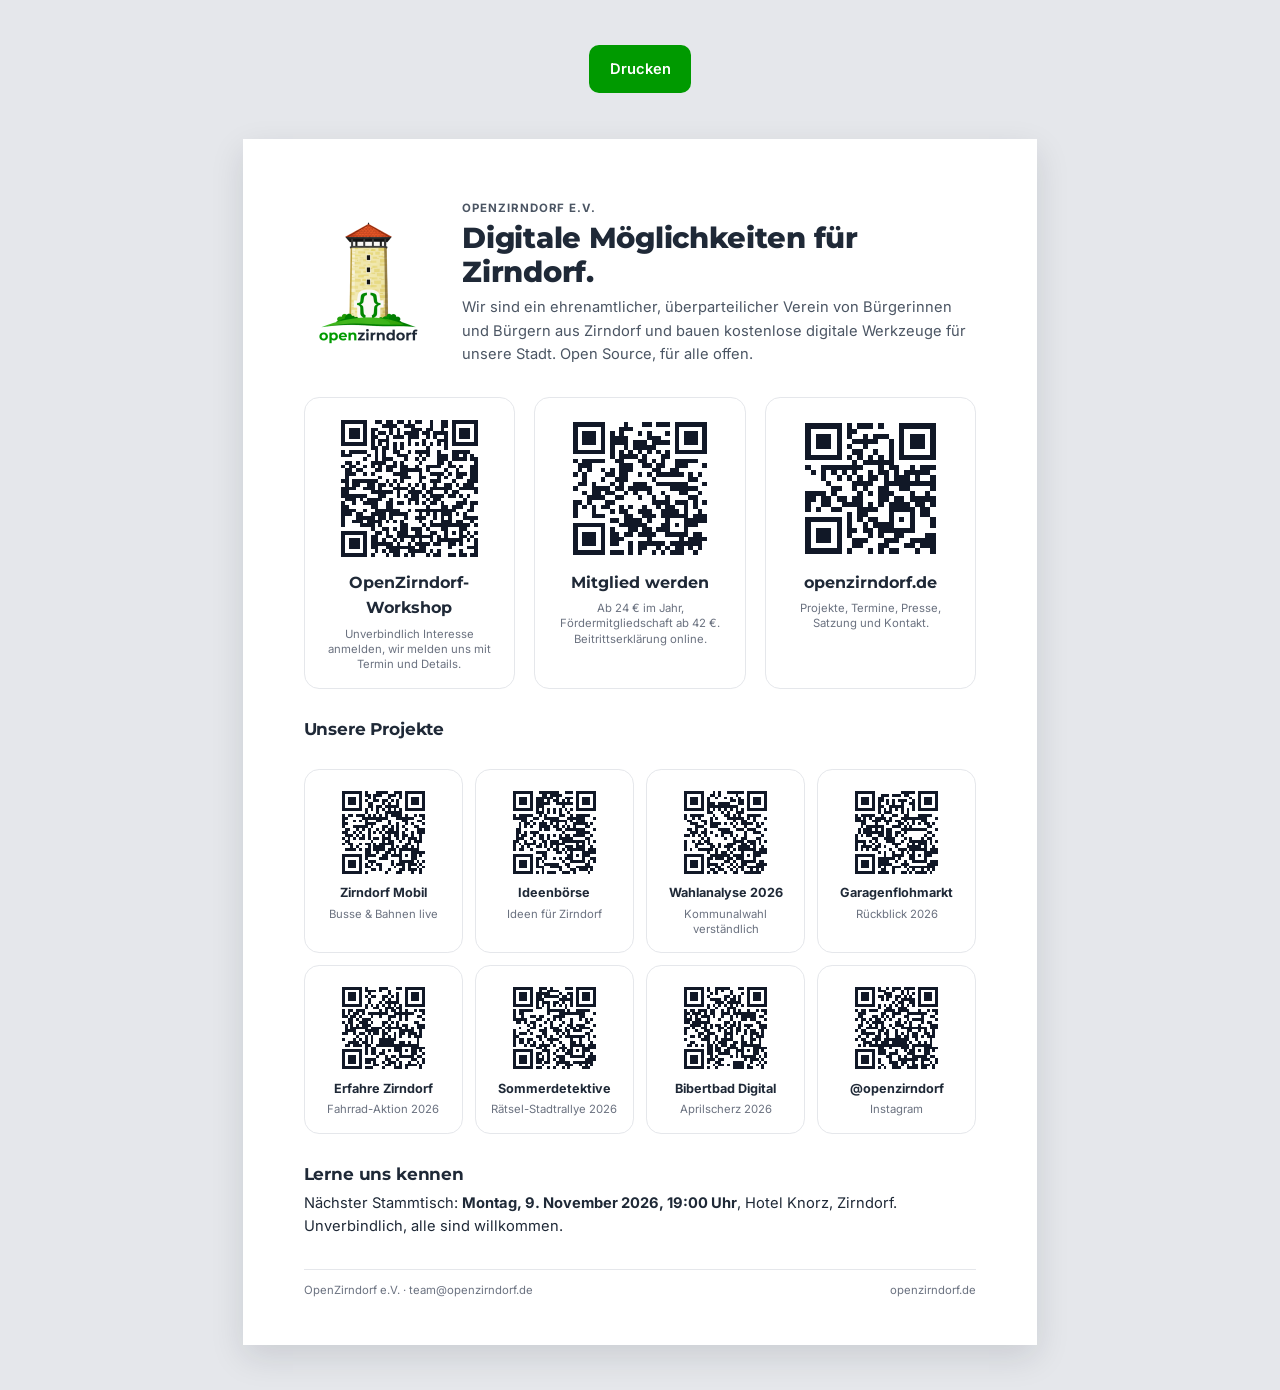
==== handzettel.html @ ceef36d6 "Demo-Seite für den Herbstmarkt-Stand Projekte mit eingebetteter App-Ansicht und QR-Codes, Präsentati" ====
<!doctype html>
<html lang="de">
<head>
  <meta charset="utf-8" />
  <meta name="viewport" content="width=device-width, initial-scale=1" />
  <title>OpenZirndorf – Handzettel</title>
  <meta name="robots" content="noindex" />
  <link rel="icon" href="assets/img/favicon.svg" type="image/svg+xml" />
  <link rel="stylesheet" href="assets/styles.css" />
  <style>
    @page { size: A4; margin: 0; }
    body { background: #E5E7EB; font-size: 11pt; }
    .sheet {
      width: 210mm; min-height: 297mm; margin: 12mm auto; background: #fff; padding: 16mm 16mm 12mm;
      display: flex; flex-direction: column; gap: 8mm; box-shadow: var(--shadow-lg);
    }
    .head { display: flex; align-items: center; gap: 8mm; }
    .head img { width: 34mm; }
    .head h1 { font-size: 22pt; font-weight: 800; margin: 1mm 0 2mm; }
    .head p { color: var(--ink-2); }
    .main-qr { display: grid; grid-template-columns: repeat(3, 1fr); gap: 5mm; }
    .main-qr div, .app-qr div { border: 1px solid var(--line); border-radius: 4mm; padding: 4mm; text-align: center; display: flex; flex-direction: column; gap: 1.5mm; align-items: center; }
    .main-qr img { width: 40mm; }
    .main-qr strong { font-family: var(--font-head); font-size: 12pt; }
    .main-qr span, .app-qr span { color: var(--ink-3); font-size: 8.5pt; line-height: 1.35; }
    h2 { font-size: 13pt; }
    .app-qr { display: grid; grid-template-columns: repeat(4, 1fr); gap: 3mm; }
    .app-qr img { width: 25mm; }
    .app-qr strong { font-size: 9.5pt; line-height: 1.25; }
    .foot { margin-top: auto; display: flex; justify-content: space-between; color: var(--ink-3); font-size: 8.5pt; border-top: 1px solid var(--line); padding-top: 3mm; }
    .print-hint { text-align: center; margin: 12mm auto 0; }
    @media print {
      body { background: #fff; }
      .sheet { margin: 0; box-shadow: none; }
      .print-hint { display: none; }
    }
  </style>
</head>
<body>
  <p class="print-hint"><button class="btn btn-primary" type="button" onclick="print()">Drucken</button></p>
  <article class="sheet">
    <header class="head">
      <img src="assets/img/logo.png" alt="OpenZirndorf" />
      <div>
        <p class="eyebrow">OpenZirndorf e.V.</p>
        <h1>Digitale Möglichkeiten für Zirndorf.</h1>
        <p>Wir sind ein ehrenamtlicher, überparteilicher Verein von Bürgerinnen und Bürgern aus Zirndorf und bauen kostenlose digitale Werkzeuge für unsere Stadt. Open Source, für alle offen.</p>
      </div>
    </header>

    <section class="main-qr">
      <div><img src="assets/qr/workshop.svg" alt="" /><strong>OpenZirndorf-Workshop</strong><span>Unverbindlich Interesse anmelden, wir melden uns mit Termin und Details.</span></div>
      <div><img src="assets/qr/beitritt.svg" alt="" /><strong>Mitglied werden</strong><span>Ab 24 € im Jahr, Fördermitgliedschaft ab 42 €. Beitrittserklärung online.</span></div>
      <div><img src="assets/qr/website.svg" alt="" /><strong>openzirndorf.de</strong><span>Projekte, Termine, Presse, Satzung und Kontakt.</span></div>
    </section>

    <section>
      <h2>Unsere Projekte</h2>
    </section>
    <section class="app-qr">
      <div><img src="assets/qr/mobil.svg" alt="" /><strong>Zirndorf Mobil</strong><span>Busse &amp; Bahnen live</span></div>
      <div><img src="assets/qr/ideen.svg" alt="" /><strong>Ideenbörse</strong><span>Ideen für Zirndorf</span></div>
      <div><img src="assets/qr/wahl2026.svg" alt="" /><strong>Wahlanalyse 2026</strong><span>Kommunalwahl verständlich</span></div>
      <div><img src="assets/qr/garagenflohmarkt.svg" alt="" /><strong>Garagenflohmarkt</strong><span>Rückblick 2026</span></div>
      <div><img src="assets/qr/erfahre.svg" alt="" /><strong>Erfahre Zirndorf</strong><span>Fahrrad-Aktion 2026</span></div>
      <div><img src="assets/qr/sommerdetektive.svg" alt="" /><strong>Sommerdetektive</strong><span>Rätsel-Stadtrallye 2026</span></div>
      <div><img src="assets/qr/bad.svg" alt="" /><strong>Bibertbad Digital</strong><span>Aprilscherz 2026</span></div>
      <div><img src="assets/qr/instagram.svg" alt="" /><strong>@openzirndorf</strong><span>Instagram</span></div>
    </section>

    <section>
      <h2>Lerne uns kennen</h2>
      <p style="margin-top:2mm">Nächster Stammtisch: <strong>Montag, 9. November 2026, 19:00 Uhr</strong>, Hotel Knorz, Zirndorf. Unverbindlich, alle sind willkommen.</p>
    </section>

    <footer class="foot">
      <span>OpenZirndorf e.V. · team@openzirndorf.de</span>
      <span>openzirndorf.de</span>
    </footer>
  </article>
</body>
</html>
---- assets/styles.css ----
/* OpenZirndorf – Demo-Seite für den Messestand
   Farben/Typo nach den OpenZirndorf Design Tokens v1 (openzirndorf.de). */

@font-face { font-family: 'Inter'; font-style: normal; font-weight: 400 800; font-display: swap;
  src: url('fonts/inter-latin-6ab57b.woff2') format('woff2');
  unicode-range: U+0000-00FF, U+0131, U+0152-0153, U+02BB-02BC, U+02C6, U+02DA, U+02DC, U+0304, U+0308, U+0329, U+2000-206F, U+20AC, U+2122, U+2191, U+2193, U+2212, U+2215, U+FEFF, U+FFFD; }
@font-face { font-family: 'Inter'; font-style: normal; font-weight: 400 800; font-display: swap;
  src: url('fonts/inter-latin-ext-b6db4a.woff2') format('woff2');
  unicode-range: U+0100-02BA, U+02BD-02C5, U+02C7-02CC, U+02CE-02D7, U+02DD-02FF, U+0304, U+0308, U+0329, U+1D00-1DBF, U+1E00-1E9F, U+1EF2-1EFF, U+2020, U+20A0-20AB, U+20AD-20C0, U+2113, U+2C60-2C7F, U+A720-A7FF; }
@font-face { font-family: 'Montserrat'; font-style: normal; font-weight: 700 800; font-display: swap;
  src: url('fonts/montserrat-latin-49e242.woff2') format('woff2');
  unicode-range: U+0000-00FF, U+0131, U+0152-0153, U+02BB-02BC, U+02C6, U+02DA, U+02DC, U+0304, U+0308, U+0329, U+2000-206F, U+20AC, U+2122, U+2191, U+2193, U+2212, U+2215, U+FEFF, U+FFFD; }
@font-face { font-family: 'Montserrat'; font-style: normal; font-weight: 700 800; font-display: swap;
  src: url('fonts/montserrat-latin-ext-1e82e2.woff2') format('woff2');
  unicode-range: U+0100-02BA, U+02BD-02C5, U+02C7-02CC, U+02CE-02D7, U+02DD-02FF, U+0304, U+0308, U+0329, U+1D00-1DBF, U+1E00-1E9F, U+1EF2-1EFF, U+2020, U+20A0-20AB, U+20AD-20C0, U+2113, U+2C60-2C7F, U+A720-A7FF; }

:root {
  --green: #009A00;
  --green-hover: #007a00;
  --green-text: #006600;
  --green-tint: #eef7e6;
  --orange: #d96020;
  --ink: #1F2937;
  --ink-2: #4B5563;
  --ink-3: #6B7280;
  --line: #E5E7EB;
  --surface: #FFFFFF;
  --bg: #F7F8F6;
  --dark: #111827;

  --font-head: 'Montserrat', 'Inter', system-ui, sans-serif;
  --font-body: 'Inter', 'Segoe UI', system-ui, sans-serif;

  --radius: 10px;
  --radius-lg: 18px;
  --shadow: 0 1px 2px rgba(17,24,39,.05), 0 2px 8px rgba(17,24,39,.06);
  --shadow-lg: 0 12px 32px rgba(17,24,39,.12);
  --topbar-h: 72px;
  --gutter: clamp(16px, 3.2vw, 48px);
  --max: 1360px;
}

*, *::before, *::after { box-sizing: border-box; }
html { -webkit-text-size-adjust: 100%; }
body {
  margin: 0;
  background: var(--bg);
  color: var(--ink);
  font-family: var(--font-body);
  font-size: clamp(16px, 0.35vw + 14px, 19px);
  line-height: 1.6;
  -webkit-font-smoothing: antialiased;
  -webkit-tap-highlight-color: transparent;
  overflow-x: hidden;
}
img { max-width: 100%; display: block; }
a { color: inherit; }
h1, h2, h3 { font-family: var(--font-head); line-height: 1.15; margin: 0; letter-spacing: -0.01em; }
p { margin: 0; }
svg { width: 1.25em; height: 1.25em; fill: none; stroke: currentColor; stroke-width: 2; stroke-linecap: round; stroke-linejoin: round; flex-shrink: 0; }
:focus-visible { outline: 3px solid var(--green); outline-offset: 3px; border-radius: 6px; }

.container { width: 100%; max-width: var(--max); margin: 0 auto; padding: 0 var(--gutter); }
.eyebrow { font-size: .78em; font-weight: 700; letter-spacing: .08em; text-transform: uppercase; color: var(--green-text); }
.accent { color: var(--green); }
.fine { font-size: .86em; color: var(--ink-3); }
[hidden] { display: none !important; }

/* ===== Buttons ===== */
.btn {
  display: inline-flex; align-items: center; justify-content: center; gap: .5em;
  min-height: 48px; padding: .7em 1.3em;
  border-radius: var(--radius); border: 1.5px solid transparent;
  font: 600 1em/1.2 var(--font-body); text-decoration: none; cursor: pointer;
  transition: background .15s, border-color .15s, color .15s, transform .1s;
  user-select: none;
}
.btn:active { transform: scale(.98); }
.btn-lg { min-height: 56px; padding: .85em 1.6em; font-size: 1.04em; }
.btn-sm { min-height: 40px; padding: .45em .9em; font-size: .9em; }
.btn-primary { background: var(--green); color: #fff; }
.btn-primary:hover { background: var(--green-hover); }
.btn-secondary { background: var(--ink); color: #fff; }
.btn-secondary:hover { background: #374151; }
.btn-ghost { background: var(--surface); color: var(--ink); border-color: var(--line); }
.btn-ghost:hover { border-color: #C7CBD1; }
.btn-ghost svg { fill: currentColor; stroke: none; }

.icon-btn {
  display: inline-grid; place-items: center; width: 48px; height: 48px;
  border-radius: var(--radius); border: 1.5px solid var(--line); background: var(--surface);
  color: var(--ink); cursor: pointer;
}
.icon-btn:hover { border-color: #C7CBD1; }

/* ===== Kopfzeile ===== */
.topbar {
  position: sticky; top: 0; z-index: 20;
  height: var(--topbar-h);
  display: grid; grid-template-columns: 1fr auto 1fr; align-items: center; gap: 16px;
  padding: 0 var(--gutter);
  background: rgba(255,255,255,.94);
  backdrop-filter: saturate(1.4) blur(10px);
  border-bottom: 1px solid var(--line);
}
.brand { display: flex; align-items: center; gap: 10px; text-decoration: none; min-width: 0; }
.brand-logo { width: 48px; height: 48px; object-fit: contain; object-position: top; }
.brand-text { font-family: var(--font-head); font-weight: 800; font-size: 1.15em; white-space: nowrap; }
.brand-open { color: var(--green); }
.brand-ev { color: var(--ink-3); font-weight: 700; }
.tabs { display: flex; gap: 4px; background: var(--bg); border: 1px solid var(--line); padding: 4px; border-radius: 12px; }
.tabs a {
  padding: .55em 1.15em; border-radius: 9px; text-decoration: none; font-weight: 600; color: var(--ink-2);
  white-space: nowrap; min-height: 44px; display: inline-flex; align-items: center;
}
.tabs a:hover { color: var(--ink); }
.tabs a[aria-current="page"] { background: var(--surface); color: var(--ink); box-shadow: var(--shadow); }
.topbar-actions { display: flex; justify-content: flex-end; align-items: center; gap: 10px; }
.net-status { font-size: .82em; font-weight: 600; color: #92400E; background: #FEF3C7; border-radius: 999px; padding: .3em .8em; }

/* ===== Start ===== */
.view { padding-bottom: 32px; }
.hero {
  display: grid; grid-template-columns: minmax(0, 1.35fr) minmax(0, 1fr); gap: clamp(24px, 4vw, 64px);
  align-items: center; padding-top: clamp(32px, 5vw, 72px); padding-bottom: clamp(32px, 4vw, 56px);
}
.hero h1 { font-size: clamp(2.1rem, 3.6vw + .5rem, 4rem); font-weight: 800; margin: .35em 0 .45em; }
.lead { font-size: 1.12em; color: var(--ink-2); max-width: 40em; }
.hero-actions { display: flex; flex-wrap: wrap; gap: 12px; margin-top: 1.8em; }
.hero-facts { display: grid; grid-template-columns: 1fr 1fr; gap: 12px; }
.fact {
  background: var(--surface); border: 1px solid var(--line); border-radius: var(--radius-lg);
  padding: clamp(16px, 1.6vw, 26px); display: flex; flex-direction: column; gap: .3em;
}
.fact strong { font-family: var(--font-head); font-size: clamp(1.7rem, 2vw + .6rem, 2.6rem); line-height: 1; color: var(--ink); }
.fact span { color: var(--ink-3); font-size: .92em; line-height: 1.4; }

.section-head { display: flex; flex-wrap: wrap; align-items: baseline; justify-content: space-between; gap: 8px 32px; margin: 8px 0 20px; }
.section-head h2 { font-size: clamp(1.5rem, 1.4vw + 1rem, 2.2rem); }
.section-head p { color: var(--ink-3); max-width: 46em; }
.section-head--page { display: block; padding-top: clamp(28px, 4vw, 56px); margin-bottom: 28px; }
.section-head--page h2 { font-size: clamp(1.9rem, 2.4vw + 1rem, 3rem); margin: .25em 0 .35em; }

/* App-Kacheln */
.app-grid { display: grid; grid-template-columns: repeat(auto-fill, minmax(min(100%, 380px), 1fr)); gap: 16px; }
.app-tile {
  display: grid; grid-template-columns: 112px 1fr; gap: 16px; align-items: start;
  text-align: left; font: inherit; color: inherit; cursor: pointer;
  background: var(--surface); border: 1px solid var(--line); border-radius: var(--radius-lg);
  padding: 14px; box-shadow: var(--shadow);
  transition: border-color .15s, box-shadow .15s, transform .15s;
}
.app-tile:hover { border-color: #C7CBD1; box-shadow: var(--shadow-lg); }
.app-tile:active { transform: scale(.99); }
.app-shot {
  width: 112px; aspect-ratio: 9 / 16; border-radius: 12px; overflow: hidden;
  border: 1px solid var(--line); background: var(--bg);
}
.app-shot img { width: 100%; height: 100%; object-fit: cover; object-position: top; }
.app-info { display: flex; flex-direction: column; gap: .45em; min-width: 0; padding-top: 2px; height: 100%; }
.app-info h3 { font-size: 1.12em; }
.app-info p { color: var(--ink-2); font-size: .92em; line-height: 1.45; }
.app-host { margin-top: auto; font-size: .8em; color: var(--ink-3); font-weight: 500; white-space: nowrap; overflow: hidden; text-overflow: ellipsis; }
.app-host svg { width: 1em; height: 1em; }
.status {
  display: inline-flex; align-items: center; gap: .45em; align-self: flex-start;
  font-size: .76em; font-weight: 600; color: var(--ink-2);
  background: var(--bg); border: 1px solid var(--line); border-radius: 999px; padding: .2em .7em; white-space: nowrap;
}
.status::before { content: ''; width: .55em; height: .55em; border-radius: 50%; background: #9CA3AF; }
.status--live { color: var(--green-text); background: var(--green-tint); border-color: #CDE8C0; }
.status--live::before { background: var(--green); }

/* Ausblick: bewusst zurückhaltend */
.outlook { margin-top: 32px; padding-top: 20px; border-top: 1px dashed #D1D5DB; }
.outlook .eyebrow { color: var(--ink-3); margin-bottom: 12px; }
.outlook-row { display: grid; grid-template-columns: repeat(auto-fill, minmax(min(100%, 380px), 1fr)); gap: 16px; }
.outlook .app-tile { background: transparent; box-shadow: none; border-style: dashed; grid-template-columns: 72px 1fr; }
.outlook .app-shot { width: 72px; opacity: .9; }
.outlook .app-info h3 { font-size: 1em; }

.website-strip {
  margin-top: 28px; display: flex; align-items: center; justify-content: space-between; gap: 20px;
  background: var(--ink); color: #fff; border-radius: var(--radius-lg); padding: 20px 24px; text-decoration: none;
}
.website-strip > span { display: flex; flex-direction: column; gap: .2em; }
.website-strip strong { font-family: var(--font-head); font-size: 1.25em; }
.website-strip span span { color: #D1D5DB; }
.qr-sm { width: 96px; height: 96px; border-radius: 8px; background: #fff; padding: 2px; flex-shrink: 0; }

/* ===== Mitmachen ===== */
.join-grid { display: grid; grid-template-columns: repeat(3, minmax(0, 1fr)); gap: 16px; }
.join-card {
  background: var(--surface); border: 1px solid var(--line); border-radius: var(--radius-lg);
  padding: clamp(20px, 2vw, 32px); display: flex; flex-direction: column; gap: 24px; box-shadow: var(--shadow);
}
.join-card.is-highlight { border-color: var(--green); box-shadow: 0 0 0 3px var(--green-tint), var(--shadow-lg); }
.join-body { display: flex; flex-direction: column; gap: .7em; flex: 1; align-items: flex-start; }
.join-body h3 { font-size: 1.5em; }
.join-body p { color: var(--ink-2); }
.join-body .btn { margin-top: auto; }
.join-body .bullets { font-size: 1em; margin: .2em 0 .6em; gap: .4em; color: var(--ink-2); }
.join-qr { margin: 0; display: flex; flex-direction: column; align-items: center; gap: 8px; padding-top: 20px; border-top: 1px solid var(--line); }
.join-qr img { width: min(220px, 100%); aspect-ratio: 1; }
.join-qr figcaption { font-size: .85em; font-weight: 600; color: var(--ink-3); }
.price-list { list-style: none; padding: 0; margin: .2em 0 .3em; width: 100%; display: flex; flex-direction: column; }
.price-list li { display: flex; justify-content: space-between; gap: 12px; padding: .45em 0; border-bottom: 1px dashed var(--line); font-size: .93em; }
.price-list li span { color: var(--ink-2); }
.price-list li strong { white-space: nowrap; }

.more-grid { display: grid; grid-template-columns: repeat(3, minmax(0, 1fr)); gap: 16px; margin-top: 16px; }
.more-card {
  background: var(--surface); border: 1px solid var(--line); border-radius: var(--radius-lg);
  padding: 20px 24px; display: flex; flex-direction: column; gap: .4em;
}
.more-card h3 { font-size: 1.2em; }
.more-card p { color: var(--ink-2); }
.more-card--qr { flex-direction: row; align-items: center; justify-content: space-between; gap: 16px; }
.more-card--qr > div { display: flex; flex-direction: column; gap: .4em; }

.footer {
  display: flex; flex-wrap: wrap; justify-content: space-between; gap: 8px 24px;
  padding-top: 24px; padding-bottom: 32px; color: var(--ink-3); font-size: .85em;
  border-top: 1px solid var(--line); margin-top: 24px;
}
.footer-links { display: flex; gap: 20px; }
.footer a { color: var(--ink-3); }
body.in-deck .footer { display: none; }

/* ===== Präsentation ===== */
.view-deck { padding: 0; }
.deck {
  position: relative; height: calc(100dvh - var(--topbar-h)); min-height: 520px;
  background: var(--surface); overflow: hidden; outline: none;
}
.deck-progress { position: absolute; top: 0; left: 0; right: 0; display: flex; gap: 6px; padding: 14px var(--gutter) 0; z-index: 3; }
.deck-progress button {
  flex: 1; height: 14px; padding: 5px 0; border: 0; background: none; cursor: pointer;
}
.deck-progress span { display: block; height: 4px; border-radius: 4px; background: var(--line); overflow: hidden; }
.deck-progress i { display: block; height: 100%; width: 0; background: var(--green); }
.deck-progress .done i { width: 100%; }
.deck-progress .active i { animation: fill var(--slide-ms, 11000ms) linear forwards; }
.deck.is-paused .deck-progress .active i { animation-play-state: paused; }
@keyframes fill { to { width: 100%; } }

.deck-slides { position: absolute; inset: 0; }
.slide {
  position: absolute; inset: 0; padding: 56px var(--gutter) 96px;
  display: grid; align-items: center; justify-items: center;
  opacity: 0; visibility: hidden; transform: translateY(12px);
  transition: opacity .6s ease, transform .6s ease, visibility 0s .6s;
}
.slide.is-active { opacity: 1; visibility: visible; transform: none; transition: opacity .6s ease, transform .6s ease; }
.slide-inner { width: 100%; max-width: 1240px; }
.slide--wide .slide-inner { max-width: 1560px; }
.slide .eyebrow { font-size: clamp(.8rem, .5vw + .6rem, 1.05rem); margin-bottom: .9em; }
.slide h2 { font-size: clamp(2rem, 3.2vw + .6rem, 4rem); font-weight: 800; margin-bottom: .45em; max-width: 22ch; }
.slide .slide-lead { font-size: clamp(1.05rem, .8vw + .8rem, 1.6rem); color: var(--ink-2); max-width: 38em; line-height: 1.5; }

/* gestaffeltes Einblenden */
.slide [data-step] { opacity: 0; transform: translateY(14px); transition: opacity .55s ease, transform .55s ease; }
.slide.is-active [data-step] { opacity: 1; transform: none; transition-delay: calc(var(--d, 0) * 140ms + 200ms); }

.slide--title { background: linear-gradient(180deg, #fff 0%, #fff 60%, var(--green-tint) 100%); }
.slide--title .slide-inner { display: grid; grid-template-columns: minmax(0, 1.4fr) minmax(0, 1fr); gap: 48px; align-items: center; }
.slide--title h2 { font-size: clamp(2.4rem, 4.4vw + .5rem, 5.4rem); }
.slide--title img { width: min(100%, 440px); justify-self: center; }

.slide--dark { background: var(--dark); color: #fff; }
.slide--dark .eyebrow { color: #86EFAC; }
.slide--dark .slide-lead, .slide--dark .card p { color: #D1D5DB; }
.slide--dark .card { background: #1F2937; border-color: #374151; }
.slide--dark .card h3 { color: #fff; }

.cards { display: grid; gap: 16px; margin-top: clamp(24px, 3vw, 44px); }
.cards-2 { grid-template-columns: repeat(2, minmax(0, 1fr)); }
.cards-3 { grid-template-columns: repeat(3, minmax(0, 1fr)); }
.cards-4 { grid-template-columns: repeat(4, minmax(0, 1fr)); }
.card { background: var(--bg); border: 1px solid var(--line); border-radius: var(--radius-lg); padding: clamp(18px, 1.6vw, 28px); }
.card h3 { font-size: clamp(1.05rem, .6vw + .8rem, 1.45rem); margin-bottom: .4em; }
.card p { color: var(--ink-2); font-size: clamp(.95rem, .3vw + .8rem, 1.12rem); line-height: 1.5; }
.card-num { font-family: var(--font-head); font-weight: 800; color: var(--green); font-size: clamp(2rem, 2.4vw + .6rem, 3.4rem); line-height: 1; margin-bottom: .25em; }
.slide--dark .card-num { color: #4ADE80; }
.card-icon { width: 44px; height: 44px; border-radius: 12px; display: grid; place-items: center; background: var(--green-tint); color: var(--green-text); margin-bottom: .9em; }
.card-icon svg { width: 24px; height: 24px; }

/* Zeitleiste */
.timeline { list-style: none; padding: 0; margin: clamp(24px, 3vw, 48px) 0 0; display: grid; grid-template-columns: repeat(6, minmax(0, 1fr)); gap: 0; position: relative; }
.timeline + .fine { margin-top: clamp(20px, 2.5vw, 36px); font-size: clamp(.9rem, .3vw + .75rem, 1.1rem); }
.timeline::before { content: ''; position: absolute; left: 0; right: 0; top: 11px; height: 3px; background: var(--line); border-radius: 3px; }
.timeline li { position: relative; padding: 36px 24px 0 0; min-width: 0; }
.timeline li::before { content: ''; position: absolute; top: 2px; left: 0; width: 21px; height: 21px; border-radius: 50%; background: #fff; border: 4px solid var(--green); }
.timeline time { display: block; font-weight: 700; color: var(--green-text); font-size: clamp(.85rem, .3vw + .7rem, 1.05rem); margin-bottom: .3em; }
.timeline strong { display: block; font-family: var(--font-head); font-size: clamp(1rem, .45vw + .75rem, 1.25rem);  line-height: 1.2; margin-bottom: .3em; }
.timeline span { display: block; color: var(--ink-2); font-size: clamp(.88rem, .3vw + .72rem, 1.05rem); line-height: 1.45; }

/* Ablauf */
.flow { display: grid; grid-template-columns: repeat(4, minmax(0, 1fr)); gap: 16px; margin-top: clamp(24px, 3vw, 48px); counter-reset: step; }
.flow .card { position: relative; }
.flow .card::before { counter-increment: step; content: counter(step); display: grid; place-items: center; width: 40px; height: 40px; border-radius: 50%; background: var(--green); color: #fff; font-weight: 800; font-family: var(--font-head); margin-bottom: .8em; }
.flow .card:not(:last-child)::after { content: ''; position: absolute; right: -14px; top: 38px; width: 12px; height: 12px; border-top: 3px solid #C7CBD1; border-right: 3px solid #C7CBD1; transform: rotate(45deg); }

/* Aufruf-Folien mit QR */
.cta-slide { display: grid; grid-template-columns: minmax(0, 1.5fr) auto; gap: clamp(32px, 5vw, 96px); align-items: center; }
.cta-qr { background: #fff; border-radius: 22px; padding: 18px; box-shadow: var(--shadow-lg); border: 1px solid var(--line); text-align: center; }
.cta-qr img { width: clamp(200px, 22vw, 340px); aspect-ratio: 1; }
.cta-qr span { display: block; font-weight: 700; margin-top: 6px; color: var(--ink-2); }
.bullets { list-style: none; padding: 0; margin: 1.4em 0 0; display: flex; flex-direction: column; gap: .7em; font-size: clamp(1rem, .5vw + .8rem, 1.35rem); }
.bullets li { display: flex; gap: .7em; align-items: baseline; }
.bullets li::before { content: ''; width: .55em; height: .55em; border-radius: 50%; background: var(--green); flex-shrink: 0; transform: translateY(-.1em); }
.bullets strong { white-space: nowrap; }

/* Team */
.team { display: grid; grid-template-columns: minmax(0, 1.25fr) minmax(0, 1fr); gap: clamp(24px, 4vw, 64px); align-items: center; }
.team figure { margin: 0; }
.team img { width: 100%; border-radius: var(--radius-lg); box-shadow: var(--shadow-lg); }
.team figcaption { font-size: .8em; color: var(--ink-3); margin-top: 10px; line-height: 1.45; }
.roles { list-style: none; padding: 0; margin: 1.2em 0 0; display: grid; gap: 0; }
.roles li { display: flex; justify-content: space-between; gap: 16px; padding: .55em 0; border-bottom: 1px solid var(--line); font-size: clamp(.95rem, .3vw + .8rem, 1.15rem); }
.roles li span { color: var(--ink-3); }

.mascots { display: flex; gap: clamp(8px, 1.5vw, 24px); margin-top: clamp(24px, 3vw, 40px); align-items: flex-end; }
.mascots img { width: clamp(72px, 9vw, 150px); height: auto; }

.deck-controls {
  position: absolute; left: 50%; bottom: 22px; transform: translateX(-50%); z-index: 3;
  display: flex; align-items: center; gap: 8px;
  background: rgba(255,255,255,.92); border: 1px solid var(--line); border-radius: 14px; padding: 6px; box-shadow: var(--shadow);
}
.deck-count { min-width: 64px; text-align: center; font-variant-numeric: tabular-nums; font-weight: 600; color: var(--ink-2); font-size: .9em; }
.deck .i-play { display: none; }
.deck.is-paused .i-play { display: block; fill: currentColor; stroke: none; }
.deck.is-paused .i-pause { display: none; }

/* ===== App-Ansicht ===== */
.viewer { position: fixed; inset: 0; z-index: 50; background: var(--bg); display: flex; flex-direction: column; }
.viewer-bar {
  display: grid; grid-template-columns: auto 1fr auto; align-items: center; gap: 16px;
  padding: 10px var(--gutter); background: var(--surface); border-bottom: 1px solid var(--line); min-height: var(--topbar-h);
}
.btn-back { background: var(--green); color: #fff; min-height: 52px; font-size: 1.02em; }
.btn-back:hover { background: var(--green-hover); }
.viewer-title { display: flex; flex-direction: column; min-width: 0; line-height: 1.3; }
.viewer-title strong { font-family: var(--font-head); font-size: 1.15em; }
.viewer-title span { color: var(--ink-3); font-size: .85em; overflow: hidden; text-overflow: ellipsis; white-space: nowrap; }
.viewer-actions { display: flex; gap: 8px; }
.viewer-stage { flex: 1; min-height: 0; display: grid; grid-template-columns: minmax(0, 1fr) 300px; gap: 24px; padding: 20px var(--gutter); }
.viewer-frame-wrap { min-height: 0; display: flex; justify-content: center; }
.viewer-frame-wrap iframe {
  width: 100%; height: 100%; border: 1px solid var(--line); border-radius: var(--radius-lg); background: #fff; box-shadow: var(--shadow-lg);
}
.viewer-frame-wrap.is-phone iframe { width: min(100%, 430px); border-radius: 28px; border: 8px solid var(--dark); }
.viewer-side { display: flex; flex-direction: column; gap: 14px; align-self: center; }
.viewer-side p { color: var(--ink-2); }
.join-qr--side { background: var(--surface); border: 1px solid var(--line); border-radius: var(--radius-lg); padding: 16px; }
.join-qr--side img { width: 100%; }

.noembed {
  align-self: center; display: grid; grid-template-columns: 260px minmax(0, 1fr); gap: 32px; align-items: center;
  background: var(--surface); border: 1px solid var(--line); border-radius: var(--radius-lg); padding: 28px; max-width: 760px; box-shadow: var(--shadow);
}
.noembed img { border-radius: 16px; border: 1px solid var(--line); }
.noembed h3 { font-size: 1.5em; margin-bottom: .5em; }
.noembed p { color: var(--ink-2); margin-bottom: 1.2em; }

/* ===== Noch da? ===== */
.idle-prompt { position: fixed; inset: 0; z-index: 80; background: rgba(17,24,39,.55); display: grid; place-items: center; padding: 16px; }
.idle-card { background: #fff; border-radius: var(--radius-lg); padding: 32px; max-width: 440px; text-align: center; box-shadow: var(--shadow-lg); }
.idle-card h3 { font-size: 1.7em; margin-bottom: .4em; }
.idle-card p { color: var(--ink-2); margin-bottom: 1.4em; }

/* ===== Responsiv ===== */
@media (max-width: 1100px) {
  .join-grid, .more-grid { grid-template-columns: 1fr; }
  .join-card { flex-direction: row; }
  .join-qr { border-top: 0; border-left: 1px solid var(--line); padding: 0 0 0 24px; justify-content: center; }
  .join-qr img { width: 180px; }
  .cards-4 { grid-template-columns: repeat(2, minmax(0, 1fr)); }
  .timeline { grid-template-columns: 1fr; gap: 14px; }
  .timeline::before { left: 9px; right: auto; top: 0; bottom: 0; width: 3px; height: auto; }
  .timeline li { padding: 0 0 0 40px; }
  .flow { grid-template-columns: repeat(2, minmax(0, 1fr)); }
  .flow .card::after { display: none; }
  .viewer-stage { grid-template-columns: 1fr; }
  .viewer-side { display: none; }
}
@media (max-width: 860px) {
  .topbar { grid-template-columns: auto 1fr; }
  .topbar .tabs { grid-column: 1 / -1; grid-row: 2; justify-content: center; }
  .topbar { height: auto; padding-top: 8px; padding-bottom: 8px; }
  :root { --topbar-h: 124px; }
  .hero { grid-template-columns: 1fr; }
  .slide--title .slide-inner, .cta-slide, .team { grid-template-columns: 1fr; }
  .slide--title img { width: 180px; justify-self: start; order: -1; }
  .cta-qr img { width: 180px; }
  .cards-2, .cards-3 { grid-template-columns: 1fr; }
  .slide { overflow-y: auto; align-items: start; }
  .viewer-bar { grid-template-columns: 1fr auto; }
  .viewer-title { display: none; }
  .noembed { grid-template-columns: 1fr; }
  .noembed img { width: 180px; }
}
@media (max-width: 560px) {
  .brand-text { font-size: 1em; }
  .tabs a { padding: .5em .8em; }
  .join-card { flex-direction: column; }
  .join-qr { border-left: 0; border-top: 1px solid var(--line); padding: 20px 0 0; }
  .cards-4, .flow { grid-template-columns: 1fr; }
  .app-tile { grid-template-columns: 88px 1fr; }
  .app-shot { width: 88px; }
  .viewer-actions .btn:first-child { display: none; }
  .website-strip .qr-sm { display: none; }
}
@media (prefers-reduced-motion: reduce) {
  .slide, .slide [data-step] { transition: none !important; transform: none !important; }
}
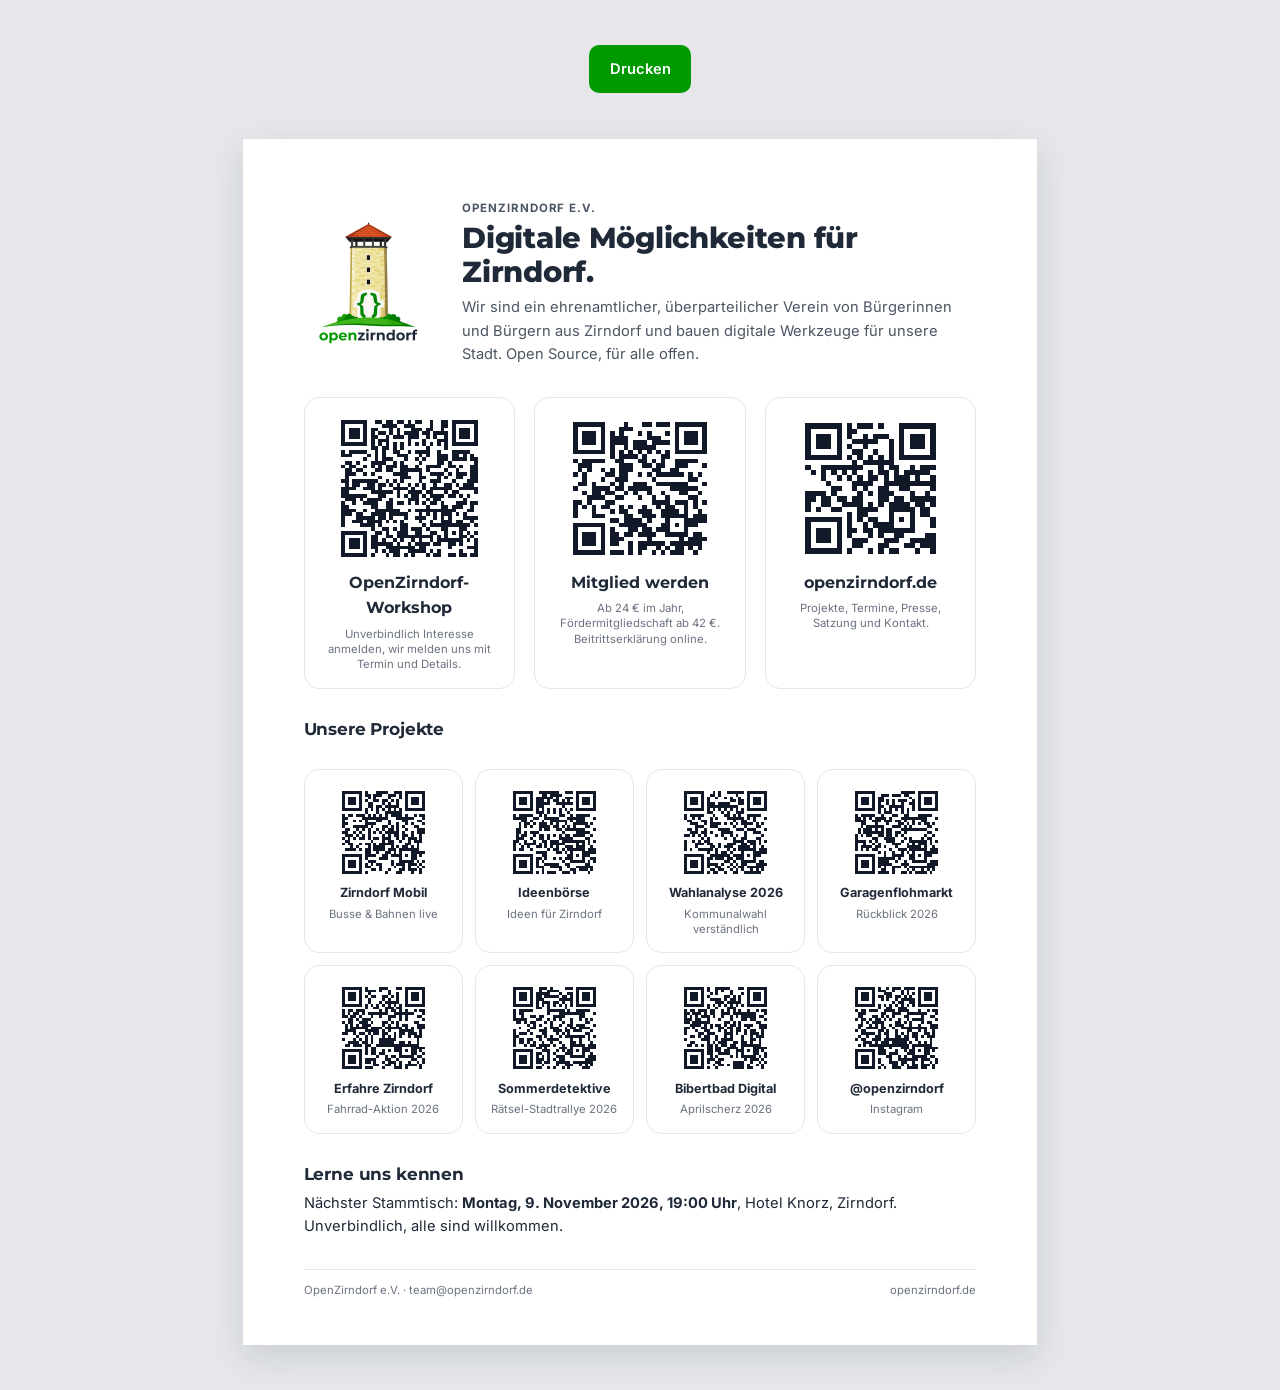
==== commit 1438d4f0: "Keine pauschalen Kostenlos-Versprechen mehr Workshops und künftige Angebote sind nicht zwingend kost" ====
--- a/handzettel.html
+++ b/handzettel.html
@@ -44,7 +44,7 @@
       <div>
         <p class="eyebrow">OpenZirndorf e.V.</p>
         <h1>Digitale Möglichkeiten für Zirndorf.</h1>
-        <p>Wir sind ein ehrenamtlicher, überparteilicher Verein von Bürgerinnen und Bürgern aus Zirndorf und bauen kostenlose digitale Werkzeuge für unsere Stadt. Open Source, für alle offen.</p>
+        <p>Wir sind ein ehrenamtlicher, überparteilicher Verein von Bürgerinnen und Bürgern aus Zirndorf und bauen digitale Werkzeuge für unsere Stadt. Open Source, für alle offen.</p>
       </div>
     </header>
 
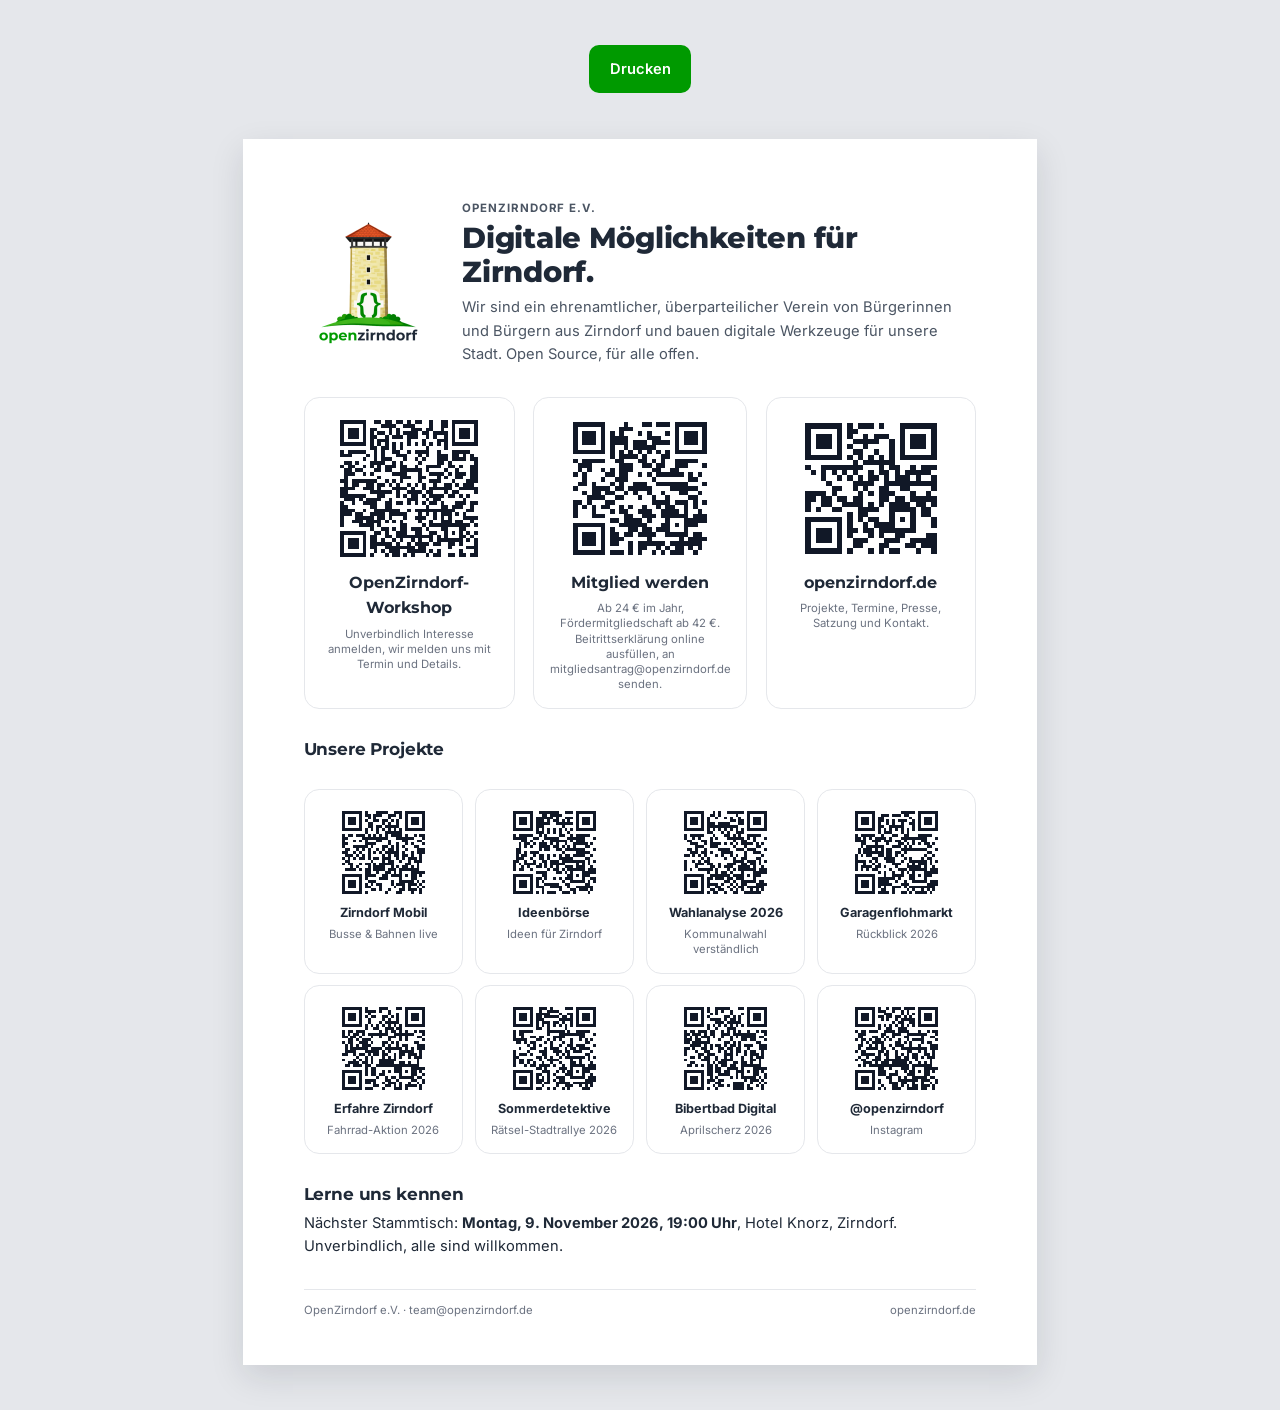
==== commit a606ba16: "Mitgliedsantrag: Zieladresse mitgliedsantrag@openzirndorf.de angeben Adresse wie in der Beitritts-Ap" ====
--- a/handzettel.html
+++ b/handzettel.html
@@ -50,7 +50,7 @@
 
     <section class="main-qr">
       <div><img src="assets/qr/workshop.svg" alt="" /><strong>OpenZirndorf-Workshop</strong><span>Unverbindlich Interesse anmelden, wir melden uns mit Termin und Details.</span></div>
-      <div><img src="assets/qr/beitritt.svg" alt="" /><strong>Mitglied werden</strong><span>Ab 24 € im Jahr, Fördermitgliedschaft ab 42 €. Beitrittserklärung online.</span></div>
+      <div><img src="assets/qr/beitritt.svg" alt="" /><strong>Mitglied werden</strong><span>Ab 24 € im Jahr, Fördermitgliedschaft ab 42 €. Beitrittserklärung online ausfüllen, an mitgliedsantrag@openzirndorf.de senden.</span></div>
       <div><img src="assets/qr/website.svg" alt="" /><strong>openzirndorf.de</strong><span>Projekte, Termine, Presse, Satzung und Kontakt.</span></div>
     </section>
 
